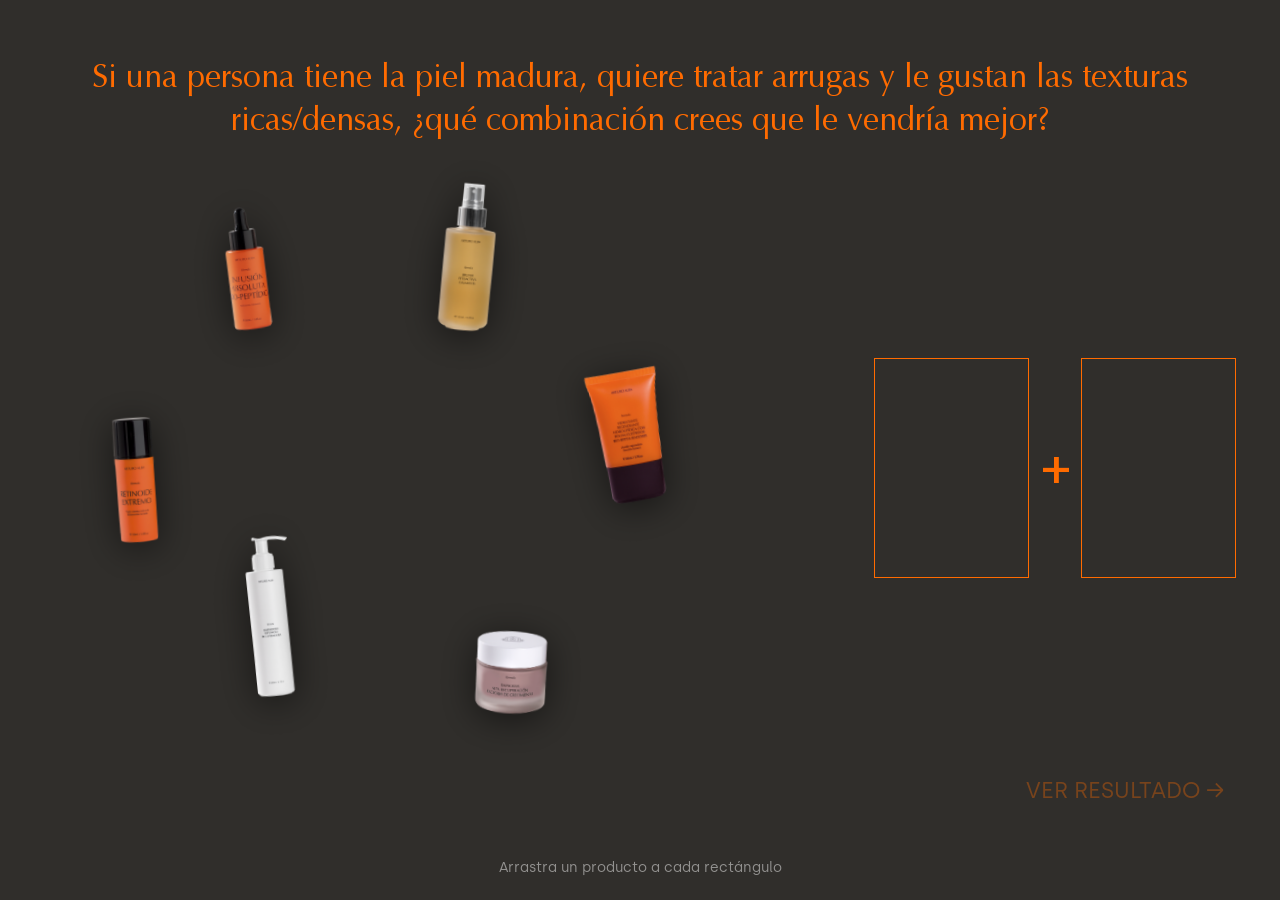
==== test-12.html @ f9f11fd5 "prueba" ====
<!DOCTYPE html>
<html lang="es">
<head>
    <meta charset="UTF-8">
    <meta name="viewport" content="width=device-width, initial-scale=1.0">
    <title>Pregunta 12 — La Fórmula del Saber | Arturo Alba</title>
    <link rel="icon" href="assets/images/favicon.png">
    <link rel="stylesheet" href="css/main.css">
    <style>
        /* ===== TEMPLATE D: Drag & Drop ===== */

        .quiz--template-d .quiz__panel--full {
            display: flex;
            flex-direction: column;
            height: 100vh;
            padding: 0;
            gap: 0;
            overflow: hidden;
        }

        .quiz--template-d .quiz__header {
            width: 100%;
            box-sizing: border-box;
            padding: 3.5rem 4rem 1rem;
            text-align: center;
            flex-shrink: 0;
        }

        .quiz--template-d .quiz__question.quiz__question--center {
            margin: 0 auto;
            max-width: 72rem;
            text-align: center;
        }

        .quiz--template-d .quiz__drag-hint {
            font-family: "Silka", sans-serif;
            color: rgba(255, 255, 255, 0.48);
            font-size: 0.88rem;
            letter-spacing: normal;
            text-transform: none;
            text-align: center;
            width: 100%;
            flex-shrink: 0;
            padding: 0.6rem 0;
            box-sizing: border-box;
        }

        .quiz__drag-interface {
            flex: 1;
            display: flex;
            min-height: 0;
        }

        .quiz__pool {
            position: relative;
            width: 66.67%;
            flex-shrink: 0;
        }

        .quiz__drag-item {
            position: absolute;
            cursor: grab;
            user-select: none;
            transform: rotate(var(--rot, 0deg));
            transition: transform 0.18s ease;
            z-index: 1;
        }

        .quiz__drag-item:hover {
            transform: rotate(var(--rot, 0deg)) scale(1.07);
            z-index: 10;
        }

        .quiz__drag-item:active {
            cursor: grabbing;
        }

        .quiz__drag-item img {
            display: block;
            max-height: 160px;
            width: auto;
            pointer-events: none;
            filter: drop-shadow(0 6px 18px rgba(0, 0, 0, 0.55));
        }

        .quiz__drag-label {
            position: absolute;
            left: calc(100% + 14px);
            top: 50%;
            transform: translateY(-50%);
            font-family: "Optima", "Palatino Linotype", Palatino, serif;
            color: #ffffff;
            text-transform: uppercase;
            font-size: 0.9rem;
            letter-spacing: 0.07em;
            line-height: 1.25;
            white-space: normal;
            width: 160px;
            text-align: left;
            opacity: 0;
            transition: opacity 0.2s ease;
            pointer-events: none;
        }

        .quiz__drag-item:hover .quiz__drag-label {
            opacity: 1;
        }

        .quiz__drop-area {
            width: 33.33%;
            flex-shrink: 0;
            display: flex;
            align-items: center;
            justify-content: center;
            gap: 0.75rem;
            padding: 2rem 2rem 2rem 0.5rem;
        }

        .quiz__drop-zone {
            width: 155px;
            height: 220px;
            border: 1.5px solid #ff6b00;
            padding: 15px;
            display: flex;
            align-items: center;
            justify-content: center;
            position: relative;
            transition: background-color 0.15s ease, border-color 0.15s ease;
            flex-shrink: 0;
        }

        .quiz__drop-zone.is-over {
            background-color: rgba(224, 118, 48, 0.12);
            border-color: #ff6b00;
        }

        .quiz__drop-zone .quiz__zone-img {
            max-width: 100%;
            max-height: 100%;
            object-fit: contain;
            pointer-events: none;
            cursor: grab;
        }

        .quiz__drop-plus {
            font-family: "Optima", "Palatino Linotype", Palatino, serif;
            color: #ff6b00;
            font-size: 3rem;
            font-weight: bolder;
            flex-shrink: 0;
            user-select: none;
        }

        .quiz--template-d .quiz__next {
            align-self: flex-end;
            margin: 0 3.5rem 2rem 0;
        }

        .quiz--template-d .quiz__next.is-active:hover,
        .quiz--template-d .quiz__next.is-active:focus-visible {
            transform: none;
            opacity: 0.8;
        }
    </style>
</head>
<body class="quiz quiz--full quiz--template-d quiz--q12" data-question="12">

<main class="quiz__panel--full">

    <div class="quiz__header">
        <h1 class="quiz__question quiz__question--center">Si una persona tiene la piel madura, quiere tratar arrugas y le gustan las texturas ricas/densas, &#191;qu&#233; combinaci&#243;n crees que le vendr&#237;a mejor?</h1>
    </div>

    <div class="quiz__drag-interface">

        <!-- Pool: 6 productos dispersos en 2/3 de la pantalla -->
        <div class="quiz__pool" id="pool">

            <div class="quiz__drag-item" id="item-infusion" data-product="infusion"
                 draggable="true" style="left:23%;top:5%;--rot:-7deg">
                <img src="assets/images/test-12-infusion-D.png" alt="Infusi&#243;n Absoluta Exo-Pept&#237;dica" draggable="false">
                <span class="quiz__drag-label">Infusi&#243;n <br> Absoluta <br> Exo-Pept&#237;dica</span>
            </div>

            <div class="quiz__drag-item" id="item-bruma" data-product="bruma"
                 draggable="true" style="left:49%;top:3%;--rot:5deg">
                <img src="assets/images/test-12-bruma-D.png" alt="Bruma Fitoactiva Calmante" draggable="false">
                <span class="quiz__drag-label">Bruma <br> Fitoactiva <br> Calmante</span>
            </div>

            <div class="quiz__drag-item" id="item-retinoide" data-product="retinoide"
                 draggable="true" style="left:10%;top:39%;--rot:-4deg">
                <img src="assets/images/test-12-retinoide-D.png" alt="Retinoide Extremo" draggable="false">
                <span class="quiz__drag-label">Retinoide Extremo</span>
            </div>

            <div class="quiz__drag-item" id="item-hidrolipidica" data-product="hidrolipidica"
                 draggable="true" style="left:68%;top:32%;--rot:-10deg">
                <img src="assets/images/test-12-hidrolipidica-D.png" alt="Hidratante Regenerante Hidrolip&#237;dica" draggable="false">
                <span class="quiz__drag-label">Hidratante Regenerante Hidrolip&#237;dica</span>
            </div>

            <div class="quiz__drag-item" id="item-limpiadora-espumosa" data-product="limpiadora-espumosa"
                 draggable="true" style="left:26%;top:61%;--rot:-6deg">
                <img src="assets/images/test-12-limpiadora-espumosa-D.png" alt="Limpiadora Espumosa Recuperadora" draggable="false">
                <span class="quiz__drag-label">Limpiadora Espumosa Recuperadora</span>
            </div>

            <div class="quiz__drag-item" id="item-rapsodia" data-product="rapsodia"
                 draggable="true" style="left:54%;top:70%;--rot:3deg">
                <img src="assets/images/test-12-rapsodia-D.png" alt="Rapsodia Alta Recuperaci&#243;n" draggable="false">
                <span class="quiz__drag-label">Rapsodia Alta <br> Recuperaci&#243;n</span>
            </div>

        </div>

        <!-- Zona de drop -->
        <div class="quiz__drop-area">
            <div class="quiz__drop-zone" id="zone-0" data-zone="0"></div>
            <div class="quiz__drop-plus" aria-hidden="true">+</div>
            <div class="quiz__drop-zone" id="zone-1" data-zone="1"></div>
        </div>

    </div>

    <a href="z-final.html" class="quiz__next" aria-disabled="true">VER RESULTADO &#8594;</a>

    <p class="quiz__drag-hint">Arrastra un producto a cada rect&#225;ngulo</p>

</main>

<script>
(function () {
    "use strict";

    var body    = document.body;
    var page    = body.dataset.question;
    var nextBtn = document.querySelector(".quiz__next");
    var pool    = document.getElementById("pool");
    var zoneEls = [
        document.getElementById("zone-0"),
        document.getElementById("zone-1")
    ];

    var zoneContent = [null, null];
    var dragState = null;

    function getPoolItem(product) {
        return document.getElementById("item-" + product);
    }

    function hidePoolItem(product) {
        var el = getPoolItem(product);
        if (el) el.style.visibility = "hidden";
    }

    function showPoolItem(product) {
        var el = getPoolItem(product);
        if (el) el.style.visibility = "visible";
    }

    function clearZone(zoneIndex) {
        var existing = zoneEls[zoneIndex].querySelector(".quiz__zone-img");
        if (existing) zoneEls[zoneIndex].removeChild(existing);
    }

    function renderZone(zoneIndex, product) {
        clearZone(zoneIndex);

        var sourceImg = getPoolItem(product).querySelector("img");
        var img = document.createElement("img");
        img.src       = sourceImg.src;
        img.alt       = sourceImg.alt;
        img.className = "quiz__zone-img";
        img.draggable = true;

        img.addEventListener("dragstart", function (e) {
            dragState = { product: product, fromZone: zoneIndex };
            e.dataTransfer.effectAllowed = "move";
            e.dataTransfer.setData("text/plain", product);
        });
        img.addEventListener("dragend", function () {
            dragState = null;
        });

        zoneEls[zoneIndex].appendChild(img);
    }

    function updateAnswer() {
        if (zoneContent[0] !== null && zoneContent[1] !== null) {
            var sorted = [zoneContent[0], zoneContent[1]].sort();
            try { sessionStorage.setItem("respuesta-" + page, sorted.join("+")); } catch (e) {}
            nextBtn.classList.add("is-active");
            nextBtn.removeAttribute("aria-disabled");
        } else {
            try { sessionStorage.removeItem("respuesta-" + page); } catch (e) {}
            nextBtn.classList.remove("is-active");
            nextBtn.setAttribute("aria-disabled", "true");
        }
    }

    pool.querySelectorAll(".quiz__drag-item").forEach(function (item) {
        var product = item.dataset.product;

        item.addEventListener("dragstart", function (e) {
            dragState = { product: product, fromZone: null };
            e.dataTransfer.effectAllowed = "move";
            e.dataTransfer.setData("text/plain", product);
            setTimeout(function () { item.style.visibility = "hidden"; }, 0);
        });

        item.addEventListener("dragend", function () {
            if (zoneContent.indexOf(product) === -1) {
                item.style.visibility = "visible";
            }
            dragState = null;
        });
    });

    zoneEls.forEach(function (zone, zoneIndex) {

        zone.addEventListener("dragover", function (e) {
            e.preventDefault();
            e.dataTransfer.dropEffect = "move";
            zone.classList.add("is-over");
        });

        zone.addEventListener("dragleave", function (e) {
            if (!zone.contains(e.relatedTarget)) {
                zone.classList.remove("is-over");
            }
        });

        zone.addEventListener("drop", function (e) {
            e.preventDefault();
            zone.classList.remove("is-over");
            if (!dragState) return;

            var incoming = dragState.product;
            var fromZone = dragState.fromZone;
            var existing = zoneContent[zoneIndex];

            if (fromZone === zoneIndex) {
                dragState = null;
                return;
            }

            if (fromZone === null) {
                hidePoolItem(incoming);
                if (existing !== null) {
                    showPoolItem(existing);
                    clearZone(zoneIndex);
                }
            } else {
                if (existing !== null) {
                    zoneContent[fromZone] = existing;
                    renderZone(fromZone, existing);
                } else {
                    zoneContent[fromZone] = null;
                    clearZone(fromZone);
                }
            }

            zoneContent[zoneIndex] = incoming;
            renderZone(zoneIndex, incoming);
            dragState = null;
            updateAnswer();
        });
    });

    pool.addEventListener("dragover", function (e) {
        if (dragState && dragState.fromZone !== null) {
            e.preventDefault();
            e.dataTransfer.dropEffect = "move";
        }
    });

    pool.addEventListener("drop", function (e) {
        e.preventDefault();
        if (!dragState || dragState.fromZone === null) return;

        var product  = dragState.product;
        var fromZone = dragState.fromZone;

        zoneContent[fromZone] = null;
        clearZone(fromZone);
        showPoolItem(product);

        dragState = null;
        updateAnswer();
    });

    nextBtn.addEventListener("click", function (e) {
        if (!nextBtn.classList.contains("is-active")) e.preventDefault();
    });

})();
</script>

</body>
</html>
---- css/main.css ----
/* =============================================
   RESET BÁSICO
   (colocar SIEMPRE al principio de main.css)
============================================= */
*,
*::before,
*::after {
    box-sizing: border-box;
}

/* =============================================
   FUENTES DE MARCA
   (si ya las tienes declaradas en main.css, borra este bloque)
============================================= */
@font-face {
    font-family: "Optima";
    src: url("../assets/fonts/Optima-Regular.woff2") format("woff2");
    font-weight: 400;
    font-display: swap;
}

@font-face {
    font-family: "Silka";
    src: url("../assets/fonts/Silka-Regular.woff2") format("woff2");
    font-weight: 400;
    font-display: swap;
}

/* =============================================
   UTILIDAD ACCESIBILIDAD
============================================= */
.sr-only {
    position: absolute;
    width: 1px;
    height: 1px;
    padding: 0;
    margin: -1px;
    overflow: hidden;
    clip: rect(0, 0, 0, 0);
    white-space: nowrap;
    border: 0;
}

/* =============================================
   LANDING — LA FÓRMULA DEL SABER
============================================= */
body.landing {
    height: 100%;
    margin: 0;
    overflow: hidden;
    background: #302e2b;
}

body.landing {
    position: relative;
    min-height: 100vh;
    display: flex;
    align-items: center;
    justify-content: center;
    font-family: "Silka", sans-serif;
}

.landing__bg {
    position: fixed;
    inset: 0;
    background-image: url("../assets/images/fondo-landing.png");
    background-size: cover;
    background-position: center;
    z-index: 0;
}

.landing__bg::after {
    content: "";
    position: absolute;
    inset: 0;
    background: linear-gradient(180deg, rgba(48,46,43,.35) 0%, rgba(48,46,43,.15) 30%, rgba(48,46,43,.15) 70%, rgba(48,46,43,.35) 100%);
}

/* Texto de márgenes: se recorta parcialmente contra el borde de la ventana */
.landing__text {
    position: absolute;
    left: 50%;
    transform: translateX(-50%);
    width: 100%;
    text-align: center;
    font-family: "Optima", serif;
    font-weight: 400;
    font-size: clamp(3.5rem, min(13vw, 16vh), 10rem);
    letter-spacing: 0.04em;
    color: #ffffff;
    line-height: 1;
    z-index: 1;
    white-space: nowrap;
    pointer-events: none;
}

.landing__text--top {
    top: -3vw;
    opacity: 0;
    animation: dropIn 1.1s cubic-bezier(.22, 1, .36, 1) 0.1s forwards;
}

.landing__text--bottom {
    bottom: -3vw;
    opacity: 0;
    animation: riseIn 1.1s cubic-bezier(.22, 1, .36, 1) 0.1s forwards;
}

@keyframes dropIn {
    from { opacity: 0; transform: translateX(-50%) translateY(-60%); }
    to   { opacity: 1; transform: translateX(-50%) translateY(0); }
}

@keyframes riseIn {
    from { opacity: 0; transform: translateX(-50%) translateY(60%); }
    to   { opacity: 1; transform: translateX(-50%) translateY(0); }
}

/* Bloque central: logo + marca + CTA — estático, sin animación */
.landing__center {
    position: relative;
    z-index: 2;
    display: flex;
    flex-direction: column;
    align-items: center;
    gap: 1.5rem;
    padding: 0 2rem;
    text-align: center;
}

.landing__logo {
    width: clamp(74px, 8vw, 96px);
    height: auto;
}

.landing__brand {
    margin: 0.3rem;
    font-family: "Optima", serif;
    font-size: clamp(1.8rem, 3.2vw, 2.4rem);
    color: #ffffff;
}

.landing__cta {
    margin-top: 2.5rem;
    display: inline-flex;
    align-items: center;
    gap: 0.6rem;
    font-family: "Silka", sans-serif;
    font-size: 1.3rem;
    color: #ffffff;
    text-decoration: none;
    transition: transform 0.25s ease, color 0.25s ease;
}

.landing__cta-arrow {
    font-family: "Silka", sans-serif;
    font-size: 1rem;
    line-height: 1;
    transition: transform 0.25s ease;
}

.landing__cta:hover,
.landing__cta:focus-visible {
    transform: scale(1.08);
}

.landing__cta:focus-visible {
    outline: 2px solid #ec6b00;
    outline-offset: 6px;
}

/* Respeta preferencia de movimiento reducido */
@media (prefers-reduced-motion: reduce) {
    .landing__text--top,
    .landing__text--bottom,
    .landing__cta {
        animation: none;
        opacity: 1;
        transform: translateX(-50%);
    }
    .landing__cta {
        transform: none;
    }
    .landing__cta:hover,
    .landing__cta:focus-visible {
        transform: none;
    }
}

/* Móvil: marca más grande, botón más pequeño, y usamos altura de
   viewport dinámica (dvh) para que "DEL SABER" no quede fuera del
   área realmente visible en navegadores móviles */
@media (max-width: 600px) {
    body.landing {
        display: grid;
        grid-template-rows: minmax(0, 1fr) auto minmax(0, 1fr);
        height: auto;
        min-height: 100vh;
        min-height: 100svh;
        overflow-y: auto;
    }

    .landing__text {
        font-size: clamp(2.2rem, 14vw, 3.6rem);
    }

    .landing__text--top {
        top: -3vw;
    }

    .landing__center {
        grid-row: 2;
    }

    .landing__text--bottom {
        grid-row: 3;
        align-self: end;
        position: static;
        animation: none;
        opacity: 1;
        transform: none;
        padding-bottom: 1.5rem;
    }

    .landing__brand {
        font-size: 2.1rem;
    }

    .landing__center {
        gap: 0.75rem;
    }

    .landing__logo {
        width: 65px;
    }

    .landing__cta {
        margin-top: 1.25rem;
        font-size: 1rem;
    }
}

/* =============================================
   QUIZ — LAYOUT COMPARTIDO (test-1.html … test-5.html)
============================================= */

body.quiz {
    height: 100vh;
    margin: 0;
    display: grid;
    grid-template-columns: 1fr 1fr;
    grid-template-rows: 100vh;
    font-family: "Silka", sans-serif;
    color: #302e2b;
    background: #ffffff;
    overflow: hidden;
}

/* Paleta por pregunta — cada test-N.html solo cambia esta variable
   añadiendo su propio modificador de body (quiz--q1, quiz--q2...) */
body.quiz--q1 {
    --accent: #ff6b00;
    --accent-text: #302e2b;
}

body.quiz--q2 {
    --accent: #ff6b00;
    --accent-text: #302e2b;
}

body.quiz--q3 {
    --accent: #ff6b00;
    --accent-text: #302e2b;
}

body.quiz--q4 {
    --accent: #ff6b00;
    --accent-text: #302e2b;
}

body.quiz--q5 {
    --accent: #ff6b00;
    --accent-text: #302e2b;
}

/* =============================================
   VARIANTE — Pregunta a pantalla completa con
   respuestas en imagen (test-3.html)
============================================= */
body.quiz--full {
    grid-template-columns: 1fr;
    background: #302e2b;
    color: #ffffff;
}

body.quiz--full .quiz__restart {
    color: #ffffff;
}

.quiz__panel--full {
    display: grid;
    grid-template-rows: minmax(0, 1fr) auto;
    gap: 2rem;
    padding: 6.5rem 4rem 3.5rem;
    height: 100vh;
    min-height: 0;
}

.quiz__full-inner {
    display: flex;
    flex-direction: column;
    align-items: center;
    justify-content: center;
    gap: 3rem;
    width: 100%;
    max-width: 68rem;
    margin: 0 auto;
    min-height: 0;
    overflow-y: auto;
    text-align: center;
}

.quiz__question--center {
    max-width: 62rem;
    margin: 0 auto;
    color: #ffffff;
    text-align: center;
}

.quiz__image-options {
    list-style: none;
    margin: 0;
    padding: 0;
    display: grid;
    grid-template-columns: repeat(4, 1fr);
    gap: 2.5rem;
    width: 100%;
}

.quiz__image-option {
    display: flex;
    flex-direction: column;
    align-items: center;
    gap: 1rem;
    background: none;
    border: none;
    padding: 0;
    cursor: pointer;
}

.quiz__image-option img {
    width: 100%;
    aspect-ratio: 1 / 1;
    object-fit: cover;
    border: 2px solid transparent;
    transition: border-color 0.2s ease, transform 0.2s ease;
}

.quiz__image-option:hover img {
    border-color: var(--accent, #ff6b00);
}

.quiz__image-option.is-selected img {
    border-color: var(--accent, #ff6b00);
    transform: scale(1.03);
}

.quiz__image-option-label {
    font-family: "Optima", serif;
    font-size: 1.2rem;
    line-height: 1.3;
    letter-spacing: 0.03em;
    text-transform: uppercase;
    color: #ffffff;
    transition: color 0.2s ease, font-weight 0.2s ease;
}

.quiz__image-option.is-selected .quiz__image-option-label {
    color: var(--accent, #ff6b00);
    font-weight: 700;
}

/* =============================================
   Volver a empezar
============================================= */
.quiz__restart {
    position: fixed;
    top: 2rem;
    left: 2rem;
    z-index: 10;
    display: inline-flex;
    align-items: center;
    gap: 0.5rem;
    font-size: 1.1rem;
    color: #302e2b;
    text-decoration: none;
    transition: opacity 0.2s ease;
}

.quiz__restart:hover {
    opacity: 0.6;
}

.quiz__restart-arrow {
    font-size: 1.2rem;
}

/* =============================================
   Panel izquierdo — pregunta y opciones
============================================= */
.quiz__panel--question {
    display: grid;
    grid-template-rows: minmax(0, 1fr) auto;
    gap: 2rem;
    padding: 9.5rem 4rem 3.5rem;
    height: 100vh;
    min-height: 0;
}

.quiz__content {
    max-width: 45rem;
    min-height: 0;
    overflow-y: auto;
}

.quiz__question {
    margin: 0 0 2.5rem;
    font-family: "Optima", serif;
    font-weight: 500;
    font-size: 2rem;
    line-height: 1.35;
    color: var(--accent, #ff6b00);
}

.quiz__options {
    list-style: none;
    margin: 0;
    padding: 0;
    display: flex;
    flex-direction: column;
    gap: 1.5rem;
}

.quiz__option {
    display: flex;
    align-items: flex-start;
    gap: 0.9rem;
    width: 100%;
    background: none;
    border: none;
    padding: 0;
    font-family: "Silka", sans-serif;
    font-size: 1.3rem;
    line-height: 1.4;
    color: #302e2b;
    text-align: left;
    cursor: pointer;
}

.quiz__option-icon {
    flex-shrink: 0;
    display: inline-flex;
    align-items: center;
    justify-content: center;
    width: 1.6rem;
    height: 1.6rem;
    margin-top: 0.25rem;
    border-radius: 50%;
    border: 1px solid #302e2b;
    font-size: 1rem;
    transition: background-color 0.2s ease, border-color 0.2s ease, color 0.2s ease, transform 0.2s ease;
}

.quiz__option-text {
    padding-top: 0.15rem;
    transition: color 0.2s ease, font-weight 0.2s ease;
}

.quiz__option:hover .quiz__option-icon {
    border-color: var(--accent, #ff6b00);
    color: var(--accent, #ff6b00);
}

.quiz__option.is-selected .quiz__option-icon {
    background: var(--accent, #ff6b00);
    border-color: var(--accent, #ff6b00);
    color: #ffffff;
    transform: scale(1.05);
}

.quiz__option.is-selected .quiz__option-text {
    color: var(--accent, #ff6b00);
    font-weight: 700;
}

/* =============================================
   Botón Siguiente — bloqueado hasta seleccionar respuesta
============================================= */
.quiz__next {
    justify-self: flex-end;
    display: inline-flex;
    align-items: center;
    gap: 0.6rem;
    font-family: "Silka", sans-serif;
    font-size: 1.4rem;
    letter-spacing: normal;
    color: var(--accent, #ff6b00);
    text-decoration: none;
    opacity: 0.35;
    pointer-events: none;
    transition: opacity 0.3s ease, transform 0.25s ease;
}

.quiz__next.is-active {
    opacity: 1;
    pointer-events: auto;
}

.quiz__next.is-active:hover,
.quiz__next.is-active:focus-visible {
    transform: scale(1.06);
}

.quiz__next:focus-visible {
    outline: 2px solid var(--accent, #ff6b00);
    outline-offset: 6px;
}

.quiz__next-arrow {
    font-size: 1rem;
}

/* =============================================
   Panel derecho — imagen y texto de producto
============================================= */
.quiz__panel--visual {
    position: relative;
    height: 100vh;
    min-height: 0;
    overflow: hidden;
    background: var(--accent, #ff6b00);
}

.quiz__visual-image {
    display: block;
    width: 100%;
    height: 100%;
    object-fit: cover;
}

/* La animación de entrada del panel visual se ha retirado:
   ahora la imagen ya trae el texto integrado y ocupa el panel completo. */

/* =============================================
   Responsive: apilar paneles en móvil
============================================= */
@media (max-width: 900px) {
    body.quiz {
        height: auto;
        overflow: visible;
        grid-template-columns: 1fr;
        grid-template-rows: none;
    }

    .quiz__panel--visual {
        height: 45vh;
        order: -1;
    }

    .quiz__panel--question {
        height: auto;
        padding: 2rem 1.75rem 2.5rem;
    }

    .quiz__content {
        overflow-y: visible;
    }

    .quiz__question {
        font-size: 1.4rem;
    }

    .quiz__restart {
        top: 1.25rem;
        left: 1.25rem;
    }

    .quiz__panel--full {
        height: auto;
        padding: 5.5rem 1.75rem 2.5rem;
    }

    .quiz__full-inner {
        overflow-y: visible;
        gap: 2rem;
    }

    .quiz__image-options {
        grid-template-columns: repeat(2, 1fr);
        gap: 1.5rem;
    }

    .quiz__image-option-label {
        font-size: 0.85rem;
    }
}

/* =============================================
   RESULTADOS — z-final.html
============================================= */

html:has(body.results) {
    scroll-behavior: smooth;
}

body.results {
    margin: 0;
    background: #ffffff;
    color: #302e2b;
    font-family: "Silka", sans-serif;
}

/* ---------- Hero: cabecera con resumen ---------- */
.results__hero {
    position: relative;
    height: 100vh;
    display: flex;
    flex-direction: column;
    align-items: center;
    justify-content: center;
    overflow: hidden;
    padding: 4rem 4rem 5rem;
}

.results__hero-bg {
    position: absolute;
    inset: 0;
    background-image: url("../assets/images/fondo-final.png");
    background-size: cover;
    background-position: center;
    z-index: 0;
}

.results__hero-bg::after {
    content: "";
    position: absolute;
    inset: 0;
    background: rgba(48, 46, 43, 0.55);
}

.results__margin-text {
    position: absolute;
    left: 50%;
    transform: translateX(-50%);
    width: 100%;
    text-align: center;
    font-family: "Optima", serif;
    font-weight: 400;
    font-size: clamp(3.5rem, min(13vw, 16vh), 10rem);
    letter-spacing: 0.04em;
    color: #ffffff;
    line-height: 1;
    z-index: 1;
    white-space: nowrap;
    pointer-events: none;
}

.results__margin-text--top {
    top: -6vw;
}

.results__margin-text--bottom {
    bottom: -6vw;
}

.results__side-label {
    position: absolute;
    top: 50%;
    writing-mode: vertical-rl;
    white-space: nowrap;
    font-family: "Optima", serif;
    font-size: 2.3rem;
    letter-spacing: 0.1em;
    color: #ffffff;
    z-index: 1;
    margin: 0;
}

.results__side-label--left {
    left: 5rem;
    transform: translateY(-50%) rotate(180deg);
}

.results__side-label--right {
    right: 5rem;
    transform: translateY(-50%);
}

/* ---------- Resumen de 3 columnas ---------- */
.results__summary {
    position: absolute;
    top: 50%;
    left: 50%;
    transform: translate(-50%, -50%);
    z-index: 2;
    display: grid;
    grid-template-columns: 1fr auto 1fr;
    align-items: center;
    gap: 4rem;
    max-width: 90rem;
    width: 100%;
    padding: 2.5rem 2rem;
}

.results__title {
    margin: 0 auto;
    max-width: 20rem;
    font-family: "Optima", serif;
    font-size: 2.2rem;
    letter-spacing: normal;
    line-height: 1.3;
    color: #ffffff;
    text-align: center;
}

.results__score {
    position: relative;
    display: flex;
    flex-direction: column;
    align-items: center;
    gap: 0.25rem;
    text-align: center;
}

.results__score-lead,
.results__score-sub {
    margin: 0;
    font-family: "Optima", serif;
    font-size: 2.1rem;
    letter-spacing: normal;
    color: #ffffff;
}

.results__score-number {
    margin: 0.2rem 0;
    font-family: "Optima", serif;
    font-size: clamp(6rem, 12vw, 9rem);
    letter-spacing: normal;
    line-height: 1;
    color: #ffffff;
}

.results__see-answers {
    position: absolute;
    top: 100%;
    left: 50%;
    transform: translateX(-50%);
    margin-top: 3rem;
    display: inline-flex;
    align-items: center;
    justify-content: center;
    gap: 0.4rem;
    font-family: "Silka", sans-serif;
    font-size: 1.1rem;
    color: #ffffff;
    text-decoration: none;
    white-space: nowrap;
    transition: opacity 0.2s ease, transform 0.2s ease;
}

.results__see-answers:hover,
.results__see-answers:focus-visible {
    opacity: 0.7;
    transform: translateX(-50%) translateY(2px);
}

.results__message {
    margin: 0 auto;
    max-width: 20rem;
    font-family: "Optima", serif;
    font-size: 1.5rem;
    letter-spacing: normal;
    line-height: 1.5;
    color: #ffffff;
    text-align: center;
}

/* ---------- Detalle de preguntas ---------- */
.results__detail {
    display: grid;
    grid-template-columns: 1fr 1fr;
    gap: 3rem 4rem;
    max-width: 90rem;
    margin: 0 auto;
    padding: 5rem 2rem;
}

.results__question-block {
    display: flex;
    flex-direction: column;
    gap: 1.5rem;
}

.results__question {
    margin: 0;
    font-family: "Optima", serif;
    font-weight: 500;
    font-size: 1.6rem;
    line-height: 1.35;
    color: var(--accent, #ff6b00);
}

.results__options {
    list-style: none;
    margin: 0;
    padding: 0;
    display: flex;
    flex-direction: column;
    gap: 1rem;
}

.results__option {
    display: flex;
    align-items: flex-start;
    gap: 0.8rem;
    width: 100%;
    background: none;
    border: none;
    padding: 0;
    font-family: "Silka", sans-serif;
    font-size: 1.2rem;
    line-height: 1.4;
    color: #302e2b;
    text-align: left;
    cursor: default;
}

.results__option-icon {
    flex-shrink: 0;
    display: inline-flex;
    align-items: center;
    justify-content: center;
    width: 1.6rem;
    height: 1.6rem;
    margin-top: 0.2rem;
    border-radius: 50%;
    border: 1px solid #302e2b;
    font-size: 1rem;
    color: #302e2b;
    transition: background-color 0.2s ease, border-color 0.2s ease, color 0.2s ease;
}

.results__option-text {
    padding-top: 0.1rem;
    transition: color 0.2s ease, font-weight 0.2s ease;
}

/* Respuesta correcta: siempre en verde, la haya marcado el usuario o no */
.results__option.is-correct .results__option-icon {
    background: #2e7d4f;
    border-color: #2e7d4f;
    color: #ffffff;
}

.results__option.is-correct .results__option-text {
    color: #2e7d4f;
    font-weight: 700;
}

/* Respuesta marcada por el usuario, pero incorrecta */
.results__option.is-wrong .results__option-icon {
    background: #c73f3f;
    border-color: #c73f3f;
    color: #ffffff;
}

.results__option.is-wrong .results__option-text {
    color: #c73f3f;
    font-weight: 700;
    text-decoration: line-through;
}

/* ---------- Hacer de nuevo ---------- */
.results__again-wrap {
    display: flex;
    justify-content: center;
    padding: 0 2rem 5rem;
}

.results__again {
    display: inline-flex;
    align-items: center;
    gap: 0.6rem;
    font-family: "Silka", sans-serif;
    font-size: 1.4rem;
    color: #ff6b00;
    text-decoration: none;
    transition: transform 0.25s ease;
}

.results__again:hover,
.results__again:focus-visible {
    transform: scale(1.06);
}

.results__again:focus-visible {
    outline: 2px solid #ff6b00;
    outline-offset: 6px;
}

/* ---------- Responsive ---------- */
@media (max-width: 900px) {
    .results__hero {
        padding: 3rem 1.75rem 4rem;
    }

    .results__summary {
        position: relative;
        top: auto;
        left: auto;
        transform: none;
        grid-template-columns: 1fr;
        text-align: center;
        gap: 0.75rem;
    }

    /* "Desenvuelve" el bloque de puntuación para poder reordenar
       sus elementos junto con el título y el mensaje */
    .results__score {
        display: contents;
    }

    .results__title {
        order: 1;
        max-width: none;
        font-size: 1.4rem;
    }

    .results__score-lead {
        order: 2;
        font-size: 1.1rem;
        margin-top: 0.5rem;
    }

    .results__score-number {
        order: 3;
        font-size: clamp(3rem, 16vw, 4rem);
        margin: 0;
    }

    .results__score-sub {
        order: 4;
        font-size: 1.1rem;
    }

    .results__message {
        order: 5;
        max-width: none;
        font-size: 1.1rem;
        margin-top: 0.5rem;
    }

    .results__see-answers {
        position: static;
        top: auto;
        left: auto;
        transform: none;
        order: 6;
        justify-self: center;
        margin-top: 1.5rem;
    }

    .results__see-answers:hover,
    .results__see-answers:focus-visible {
        transform: translateY(2px);
    }

    .results__title,
    .results__message {
        text-align: center;
    }

    .results__side-label {
        display: none;
    }

    .results__detail {
        grid-template-columns: 1fr;
        padding: 3rem 1.75rem;
        gap: 3rem;
    }
}
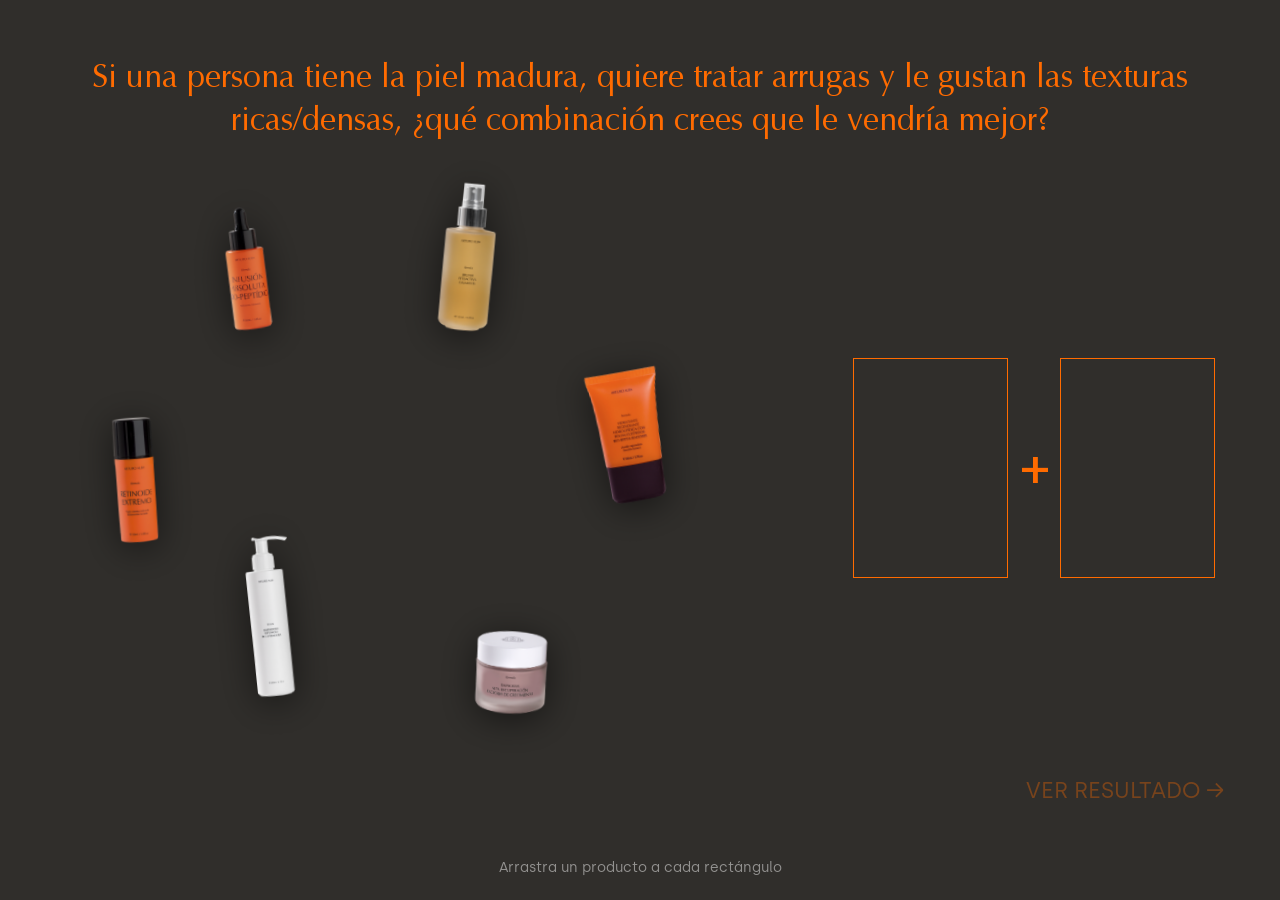
==== commit 3ae80b5c: "prueba" ====
--- a/test-12.html
+++ b/test-12.html
@@ -111,9 +111,9 @@
             flex-shrink: 0;
             display: flex;
             align-items: center;
-            justify-content: center;
+            justify-content: flex-start;
             gap: 0.75rem;
-            padding: 2rem 2rem 2rem 0.5rem;
+            padding: 2rem 2rem 2rem 0;
         }
 
         .quiz__drop-zone {
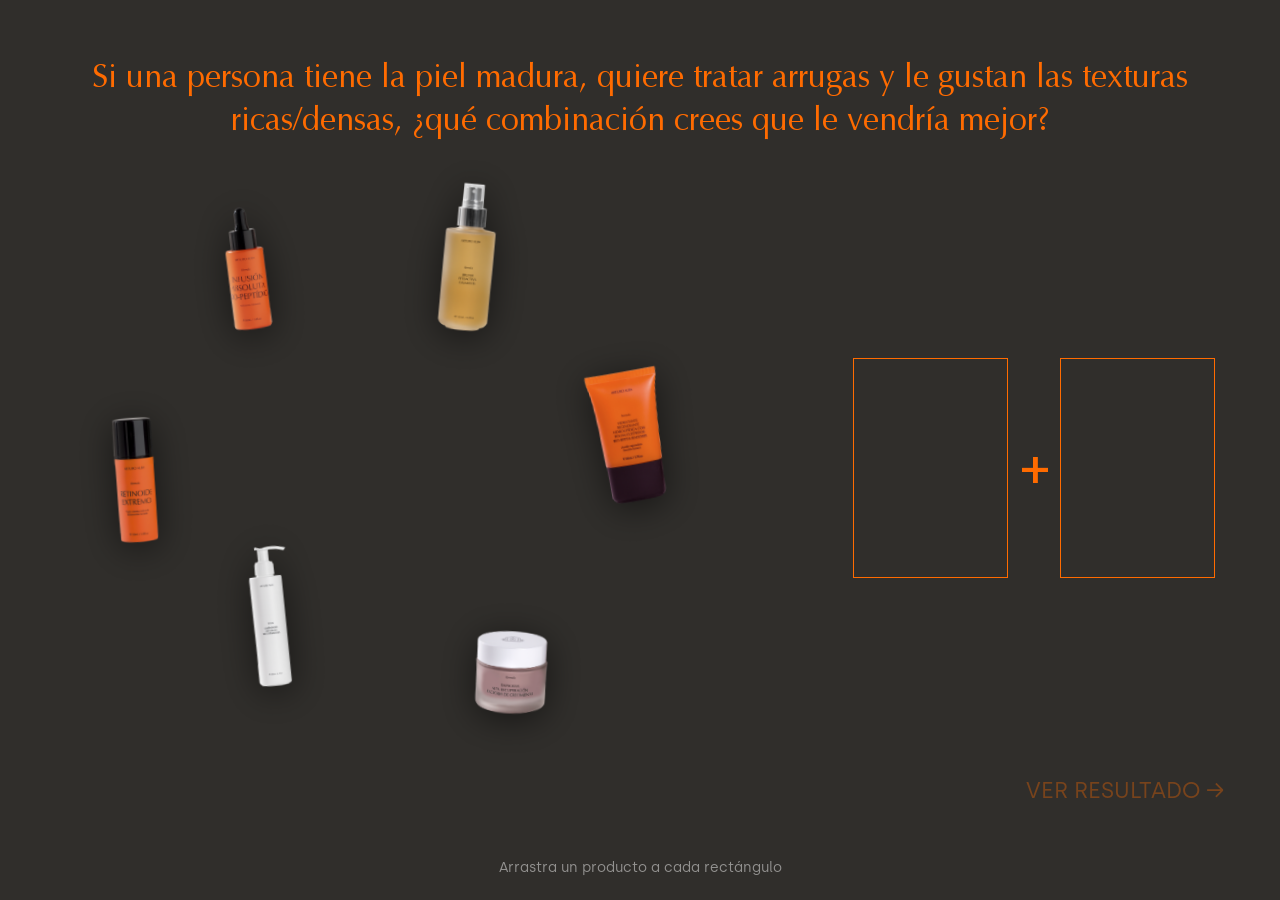
==== commit 5bec83ea: "Enhance mobile touch support with drag-and-drop ghosting and repositioning hints" ====
--- a/test-12.html
+++ b/test-12.html
@@ -161,6 +161,78 @@
             transform: none;
             opacity: 0.8;
         }
+
+        /* Nombre del producto en zona (visible solo en móvil) */
+        .quiz__zone-name {
+            display: none;
+        }
+
+        /* ===== MÓVIL ===== */
+        @media (max-width: 768px) {
+            .quiz--template-d .quiz__header {
+                padding: 2rem 1.5rem 0.75rem;
+            }
+            .quiz__drag-interface {
+                flex-direction: column-reverse;
+            }
+            .quiz__pool {
+                width: 100%;
+                flex: 1;
+                min-height: 0;
+            }
+            .quiz__drop-area {
+                width: 100%;
+                flex-direction: column;
+                align-items: center;
+                padding: 0.5rem 1rem;
+                gap: 0.3rem;
+                flex-shrink: 0;
+                justify-content: center;
+            }
+            .quiz__drop-zone {
+                width: 100%;
+                max-width: 340px;
+                height: 46px;
+                padding: 6px 10px;
+            }
+            .quiz__drop-plus {
+                font-size: 1.4rem;
+            }
+            .quiz__drag-label {
+                top: calc(100% + 4px);
+                left: 50%;
+                transform: translateX(-50%);
+                font-size: 0.55rem;
+                width: 60px;
+                opacity: 1;
+                text-align: center;
+            }
+            .quiz__drag-item:hover .quiz__drag-label {
+                opacity: 1;
+            }
+            .quiz__zone-name {
+                display: flex;
+                align-items: center;
+                justify-content: center;
+                font-family: "Optima", "Palatino Linotype", Palatino, serif;
+                color: #ff6b00;
+                text-transform: uppercase;
+                font-size: 0.72rem;
+                letter-spacing: 0.06em;
+                text-align: center;
+                width: 100%;
+                padding: 0 0.5rem;
+                box-sizing: border-box;
+                line-height: 1.2;
+            }
+            .quiz__zone-img {
+                display: none;
+            }
+            .quiz__drag-interface .quiz__drag-hint {
+                flex-shrink: 0;
+                padding: 0.4rem 1rem;
+            }
+        }
     </style>
 </head>
 <body class="quiz quiz--full quiz--template-d quiz--q12" data-question="12">
@@ -262,6 +334,8 @@
     function clearZone(zoneIndex) {
         var existing = zoneEls[zoneIndex].querySelector(".quiz__zone-img");
         if (existing) zoneEls[zoneIndex].removeChild(existing);
+        var nameEl = zoneEls[zoneIndex].querySelector(".quiz__zone-name");
+        if (nameEl) zoneEls[zoneIndex].removeChild(nameEl);
     }
 
     function renderZone(zoneIndex, product) {
@@ -284,6 +358,15 @@
         });
 
         zoneEls[zoneIndex].appendChild(img);
+
+        /* Nombre del producto (visible en móvil en lugar de imagen) */
+        var labelEl = getPoolItem(product).querySelector(".quiz__drag-label");
+        var nameSpan = document.createElement("span");
+        nameSpan.className = "quiz__zone-name";
+        nameSpan.textContent = labelEl
+            ? labelEl.textContent.replace(/\s+/g, " ").trim()
+            : product;
+        zoneEls[zoneIndex].appendChild(nameSpan);
     }
 
     function updateAnswer() {
@@ -292,6 +375,11 @@
             try { sessionStorage.setItem("respuesta-" + page, sorted.join("+")); } catch (e) {}
             nextBtn.classList.add("is-active");
             nextBtn.removeAttribute("aria-disabled");
+            if (window.innerWidth <= 768) {
+                setTimeout(function () {
+                    nextBtn.scrollIntoView({ behavior: "smooth", block: "nearest" });
+                }, 200);
+            }
         } else {
             try { sessionStorage.removeItem("respuesta-" + page); } catch (e) {}
             nextBtn.classList.remove("is-active");
@@ -390,10 +478,174 @@
         updateAnswer();
     });
 
+    /* -------- Botón Siguiente: guard -------- */
+
     nextBtn.addEventListener("click", function (e) {
         if (!nextBtn.classList.contains("is-active")) e.preventDefault();
     });
 
+    /* -------- Hint en móvil: justo debajo de los rectángulos -------- */
+    (function () {
+        var hintEl     = document.querySelector(".quiz__drag-hint");
+        var dropAreaEl = document.querySelector(".quiz__drop-area");
+        var dragIfEl   = document.querySelector(".quiz__drag-interface");
+        if (!hintEl || !dropAreaEl || !dragIfEl) return;
+        var origParent = hintEl.parentElement;
+        var origNext   = hintEl.nextSibling;
+        function reposition() {
+            if (window.innerWidth <= 768) {
+                dragIfEl.insertBefore(hintEl, dropAreaEl);
+            } else {
+                origParent.insertBefore(hintEl, origNext);
+            }
+        }
+        reposition();
+        window.addEventListener("resize", reposition);
+    }());
+
+    /* -------- Soporte táctil con ghost (móvil) -------- */
+    (function () {
+        var touchItem  = null;
+        var ghost      = null;
+        var hoverZone  = null;
+
+        function createGhost(srcImg, x, y) {
+            var g = document.createElement("img");
+            g.src = srcImg.src;
+            g.style.cssText = "position:fixed;pointer-events:none;z-index:9999;width:auto;max-height:100px;opacity:0.85;transform:translate(-50%,-50%);top:" + y + "px;left:" + x + "px;";
+            document.body.appendChild(g);
+            return g;
+        }
+
+        function moveGhost(x, y) {
+            if (!ghost) return;
+            ghost.style.left = x + "px";
+            ghost.style.top  = y + "px";
+        }
+
+        function removeGhost() {
+            if (!ghost) return;
+            document.body.removeChild(ghost);
+            ghost = null;
+        }
+
+        function zoneFromPoint(x, y) {
+            if (ghost) ghost.style.display = "none";
+            var hit = document.elementFromPoint(x, y);
+            if (ghost) ghost.style.display = "";
+            while (hit && hit !== document.body) {
+                if (hit.dataset && hit.dataset.zone !== undefined) return hit;
+                hit = hit.parentElement;
+            }
+            return null;
+        }
+
+        function highlightZone(zone) {
+            if (hoverZone === zone) return;
+            if (hoverZone) hoverZone.classList.remove("is-over");
+            hoverZone = zone;
+            if (hoverZone) hoverZone.classList.add("is-over");
+        }
+
+        function clearHighlight() {
+            if (hoverZone) hoverZone.classList.remove("is-over");
+            hoverZone = null;
+        }
+
+        pool.querySelectorAll(".quiz__drag-item").forEach(function (item) {
+            var product = item.dataset.product;
+            var img = item.querySelector("img");
+
+            item.addEventListener("touchstart", function (e) {
+                e.preventDefault();
+                touchItem = { product: product, fromZone: null };
+                var t = e.touches[0];
+                ghost = createGhost(img, t.clientX, t.clientY);
+            }, { passive: false });
+
+            item.addEventListener("touchmove", function (e) {
+                e.preventDefault();
+                var t = e.touches[0];
+                moveGhost(t.clientX, t.clientY);
+                highlightZone(zoneFromPoint(t.clientX, t.clientY));
+            }, { passive: false });
+
+            item.addEventListener("touchend", function (e) {
+                e.preventDefault();
+                clearHighlight();
+                removeGhost();
+                if (!touchItem) return;
+                var t = e.changedTouches[0];
+                var zone = zoneFromPoint(t.clientX, t.clientY);
+                if (zone) {
+                    var zi = parseInt(zone.dataset.zone, 10);
+                    var existing = zoneContent[zi];
+                    hidePoolItem(product);
+                    if (existing !== null) {
+                        showPoolItem(existing);
+                        clearZone(zi);
+                    }
+                    zoneContent[zi] = product;
+                    renderZone(zi, product);
+                    updateAnswer();
+                }
+                touchItem = null;
+            }, { passive: false });
+        });
+
+        zoneEls.forEach(function (zone, zi) {
+            zone.addEventListener("touchstart", function (e) {
+                if (zoneContent[zi] === null) return;
+                e.preventDefault();
+                touchItem = { product: zoneContent[zi], fromZone: zi };
+                var t = e.touches[0];
+                var srcImg = getPoolItem(zoneContent[zi]).querySelector("img");
+                ghost = createGhost(srcImg, t.clientX, t.clientY);
+            }, { passive: false });
+
+            zone.addEventListener("touchmove", function (e) {
+                if (!touchItem || touchItem.fromZone !== zi) return;
+                e.preventDefault();
+                var t = e.touches[0];
+                moveGhost(t.clientX, t.clientY);
+                highlightZone(zoneFromPoint(t.clientX, t.clientY));
+            }, { passive: false });
+
+            zone.addEventListener("touchend", function (e) {
+                if (!touchItem || touchItem.fromZone !== zi) { removeGhost(); touchItem = null; return; }
+                e.preventDefault();
+                clearHighlight();
+                removeGhost();
+                var t = e.changedTouches[0];
+                var targetZone = zoneFromPoint(t.clientX, t.clientY);
+                var product = touchItem.product;
+
+                if (targetZone) {
+                    var tzi = parseInt(targetZone.dataset.zone, 10);
+                    if (tzi !== zi) {
+                        var existing = zoneContent[tzi];
+                        if (existing !== null) {
+                            zoneContent[zi] = existing;
+                            renderZone(zi, existing);
+                        } else {
+                            zoneContent[zi] = null;
+                            clearZone(zi);
+                        }
+                        zoneContent[tzi] = product;
+                        renderZone(tzi, product);
+                    }
+                } else {
+                    zoneContent[zi] = null;
+                    clearZone(zi);
+                    showPoolItem(product);
+                }
+
+                updateAnswer();
+                touchItem = null;
+            }, { passive: false });
+        });
+    }());
+
 })();
 </script>
 
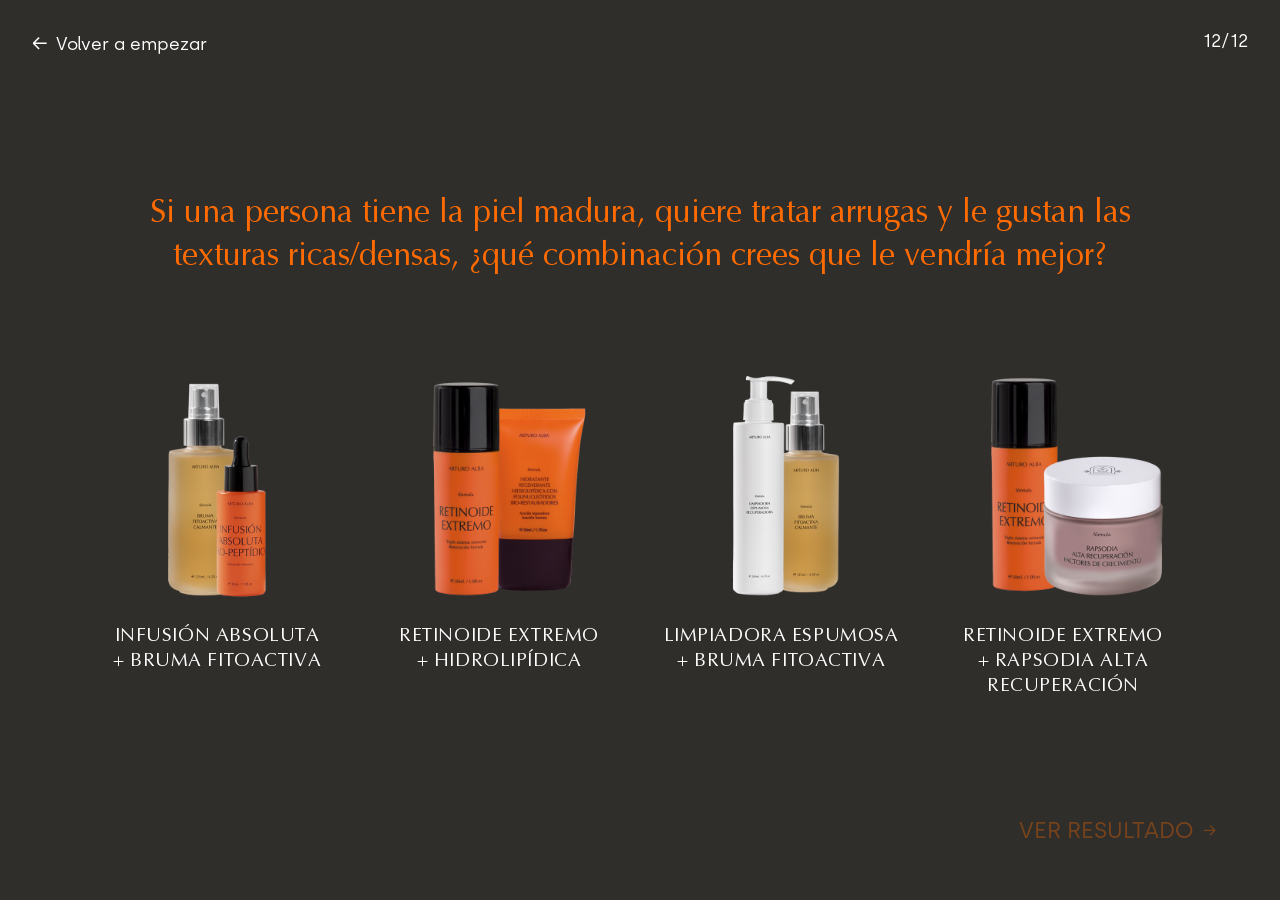
==== commit 2193b56a: "Add question counter to quiz pages for improved user navigation" ====
--- a/test-12.html
+++ b/test-12.html
@@ -6,648 +6,52 @@
     <title>Pregunta 12 — La Fórmula del Saber | Arturo Alba</title>
     <link rel="icon" href="assets/images/favicon.png">
     <link rel="stylesheet" href="css/main.css">
-    <style>
-        /* ===== TEMPLATE D: Drag & Drop ===== */
+</head>
+<body class="quiz quiz--full quiz--q12" data-question="12">
 
-        .quiz--template-d .quiz__panel--full {
-            display: flex;
-            flex-direction: column;
-            height: 100vh;
-            padding: 0;
-            gap: 0;
-            overflow: hidden;
-        }
-
-        .quiz--template-d .quiz__header {
-            width: 100%;
-            box-sizing: border-box;
-            padding: 3.5rem 4rem 1rem;
-            text-align: center;
-            flex-shrink: 0;
-        }
-
-        .quiz--template-d .quiz__question.quiz__question--center {
-            margin: 0 auto;
-            max-width: 72rem;
-            text-align: center;
-        }
-
-        .quiz--template-d .quiz__drag-hint {
-            font-family: "Silka", sans-serif;
-            color: rgba(255, 255, 255, 0.48);
-            font-size: 0.88rem;
-            letter-spacing: normal;
-            text-transform: none;
-            text-align: center;
-            width: 100%;
-            flex-shrink: 0;
-            padding: 0.6rem 0;
-            box-sizing: border-box;
-        }
-
-        .quiz__drag-interface {
-            flex: 1;
-            display: flex;
-            min-height: 0;
-        }
-
-        .quiz__pool {
-            position: relative;
-            width: 66.67%;
-            flex-shrink: 0;
-        }
-
-        .quiz__drag-item {
-            position: absolute;
-            cursor: grab;
-            user-select: none;
-            transform: rotate(var(--rot, 0deg));
-            transition: transform 0.18s ease;
-            z-index: 1;
-        }
-
-        .quiz__drag-item:hover {
-            transform: rotate(var(--rot, 0deg)) scale(1.07);
-            z-index: 10;
-        }
-
-        .quiz__drag-item:active {
-            cursor: grabbing;
-        }
-
-        .quiz__drag-item img {
-            display: block;
-            max-height: 160px;
-            width: auto;
-            pointer-events: none;
-            filter: drop-shadow(0 6px 18px rgba(0, 0, 0, 0.55));
-        }
-
-        .quiz__drag-label {
-            position: absolute;
-            left: calc(100% + 14px);
-            top: 50%;
-            transform: translateY(-50%);
-            font-family: "Optima", "Palatino Linotype", Palatino, serif;
-            color: #ffffff;
-            text-transform: uppercase;
-            font-size: 0.9rem;
-            letter-spacing: 0.07em;
-            line-height: 1.25;
-            white-space: normal;
-            width: 160px;
-            text-align: left;
-            opacity: 0;
-            transition: opacity 0.2s ease;
-            pointer-events: none;
-        }
-
-        .quiz__drag-item:hover .quiz__drag-label {
-            opacity: 1;
-        }
-
-        .quiz__drop-area {
-            width: 33.33%;
-            flex-shrink: 0;
-            display: flex;
-            align-items: center;
-            justify-content: flex-start;
-            gap: 0.75rem;
-            padding: 2rem 2rem 2rem 0;
-        }
-
-        .quiz__drop-zone {
-            width: 155px;
-            height: 220px;
-            border: 1.5px solid #ff6b00;
-            padding: 15px;
-            display: flex;
-            align-items: center;
-            justify-content: center;
-            position: relative;
-            transition: background-color 0.15s ease, border-color 0.15s ease;
-            flex-shrink: 0;
-        }
-
-        .quiz__drop-zone.is-over {
-            background-color: rgba(224, 118, 48, 0.12);
-            border-color: #ff6b00;
-        }
-
-        .quiz__drop-zone .quiz__zone-img {
-            max-width: 100%;
-            max-height: 100%;
-            object-fit: contain;
-            pointer-events: none;
-            cursor: grab;
-        }
-
-        .quiz__drop-plus {
-            font-family: "Optima", "Palatino Linotype", Palatino, serif;
-            color: #ff6b00;
-            font-size: 3rem;
-            font-weight: bolder;
-            flex-shrink: 0;
-            user-select: none;
-        }
-
-        .quiz--template-d .quiz__next {
-            align-self: flex-end;
-            margin: 0 3.5rem 2rem 0;
-        }
-
-        .quiz--template-d .quiz__next.is-active:hover,
-        .quiz--template-d .quiz__next.is-active:focus-visible {
-            transform: none;
-            opacity: 0.8;
-        }
-
-        /* Nombre del producto en zona (visible solo en móvil) */
-        .quiz__zone-name {
-            display: none;
-        }
-
-        /* ===== MÓVIL ===== */
-        @media (max-width: 768px) {
-            .quiz--template-d .quiz__header {
-                padding: 2rem 1.5rem 0.75rem;
-            }
-            .quiz__drag-interface {
-                flex-direction: column-reverse;
-            }
-            .quiz__pool {
-                width: 100%;
-                flex: 1;
-                min-height: 0;
-            }
-            .quiz__drop-area {
-                width: 100%;
-                flex-direction: column;
-                align-items: center;
-                padding: 0.5rem 1rem;
-                gap: 0.3rem;
-                flex-shrink: 0;
-                justify-content: center;
-            }
-            .quiz__drop-zone {
-                width: 100%;
-                max-width: 340px;
-                height: 46px;
-                padding: 6px 10px;
-            }
-            .quiz__drop-plus {
-                font-size: 1.4rem;
-            }
-            .quiz__drag-label {
-                top: calc(100% + 4px);
-                left: 50%;
-                transform: translateX(-50%);
-                font-size: 0.55rem;
-                width: 60px;
-                opacity: 1;
-                text-align: center;
-            }
-            .quiz__drag-item:hover .quiz__drag-label {
-                opacity: 1;
-            }
-            .quiz__zone-name {
-                display: flex;
-                align-items: center;
-                justify-content: center;
-                font-family: "Optima", "Palatino Linotype", Palatino, serif;
-                color: #ff6b00;
-                text-transform: uppercase;
-                font-size: 0.72rem;
-                letter-spacing: 0.06em;
-                text-align: center;
-                width: 100%;
-                padding: 0 0.5rem;
-                box-sizing: border-box;
-                line-height: 1.2;
-            }
-            .quiz__zone-img {
-                display: none;
-            }
-            .quiz__drag-interface .quiz__drag-hint {
-                flex-shrink: 0;
-                padding: 0.4rem 1rem;
-            }
-        }
-    </style>
-</head>
-<body class="quiz quiz--full quiz--template-d quiz--q12" data-question="12">
+<a href="index.html" class="quiz__restart">
+    <span class="quiz__restart-arrow" aria-hidden="true">&#8592;</span>
+    <span>Volver a empezar</span>
+</a>
 
 <main class="quiz__panel--full">
+    <div class="quiz__full-inner">
+        <h1 class="quiz__question quiz__question--center">Si una persona tiene la piel madura, quiere tratar arrugas y le gustan las texturas ricas/densas, &#191;qu&#233; combinaci&#243;n crees que le vendr&#237;a mejor?</h1>
 
-    <div class="quiz__header">
-        <h1 class="quiz__question quiz__question--center">Si una persona tiene la piel madura, quiere tratar arrugas y le gustan las texturas ricas/densas, &#191;qu&#233; combinaci&#243;n crees que le vendr&#237;a mejor?</h1>
+        <ul class="quiz__image-options" role="listbox" aria-label="Opciones de respuesta">
+            <li role="presentation">
+                <button type="button" class="quiz__image-option quiz__answer" data-value="A" role="option" aria-selected="false">
+                    <img src="assets/images/test-12-A.png" alt="Infusión Absoluta y Bruma Fitoactiva Calmante">
+                    <span class="quiz__image-option-label">Infusi&#243;n Absoluta<br>+ Bruma Fitoactiva</span>
+                </button>
+            </li>
+            <li role="presentation">
+                <button type="button" class="quiz__image-option quiz__answer" data-value="B" role="option" aria-selected="false">
+                    <img src="assets/images/test-12-B.png" alt="Retinoide Extremo y Hidratante Regenerante Hidrolipídica">
+                    <span class="quiz__image-option-label">Retinoide Extremo<br>+ Hidrolip&#237;dica</span>
+                </button>
+            </li>
+            <li role="presentation">
+                <button type="button" class="quiz__image-option quiz__answer" data-value="C" role="option" aria-selected="false">
+                    <img src="assets/images/test-12-C.png" alt="Limpiadora Espumosa Recuperadora y Bruma Fitoactiva Calmante">
+                    <span class="quiz__image-option-label">Limpiadora Espumosa<br>+ Bruma Fitoactiva</span>
+                </button>
+            </li>
+            <li role="presentation">
+                <button type="button" class="quiz__image-option quiz__answer" data-value="D" data-correct="true" role="option" aria-selected="false">
+                    <img src="assets/images/test-12-D.png" alt="Retinoide Extremo y Rapsodia Alta Recuperación">
+                    <span class="quiz__image-option-label">Retinoide Extremo<br>+ Rapsodia Alta Recuperaci&#243;n</span>
+                </button>
+            </li>
+        </ul>
     </div>
 
-    <div class="quiz__drag-interface">
-
-        <!-- Pool: 6 productos dispersos en 2/3 de la pantalla -->
-        <div class="quiz__pool" id="pool">
-
-            <div class="quiz__drag-item" id="item-infusion" data-product="infusion"
-                 draggable="true" style="left:23%;top:5%;--rot:-7deg">
-                <img src="assets/images/test-12-infusion-D.png" alt="Infusi&#243;n Absoluta Exo-Pept&#237;dica" draggable="false">
-                <span class="quiz__drag-label">Infusi&#243;n <br> Absoluta <br> Exo-Pept&#237;dica</span>
-            </div>
-
-            <div class="quiz__drag-item" id="item-bruma" data-product="bruma"
-                 draggable="true" style="left:49%;top:3%;--rot:5deg">
-                <img src="assets/images/test-12-bruma-D.png" alt="Bruma Fitoactiva Calmante" draggable="false">
-                <span class="quiz__drag-label">Bruma <br> Fitoactiva <br> Calmante</span>
-            </div>
-
-            <div class="quiz__drag-item" id="item-retinoide" data-product="retinoide"
-                 draggable="true" style="left:10%;top:39%;--rot:-4deg">
-                <img src="assets/images/test-12-retinoide-D.png" alt="Retinoide Extremo" draggable="false">
-                <span class="quiz__drag-label">Retinoide Extremo</span>
-            </div>
-
-            <div class="quiz__drag-item" id="item-hidrolipidica" data-product="hidrolipidica"
-                 draggable="true" style="left:68%;top:32%;--rot:-10deg">
-                <img src="assets/images/test-12-hidrolipidica-D.png" alt="Hidratante Regenerante Hidrolip&#237;dica" draggable="false">
-                <span class="quiz__drag-label">Hidratante Regenerante Hidrolip&#237;dica</span>
-            </div>
-
-            <div class="quiz__drag-item" id="item-limpiadora-espumosa" data-product="limpiadora-espumosa"
-                 draggable="true" style="left:26%;top:61%;--rot:-6deg">
-                <img src="assets/images/test-12-limpiadora-espumosa-D.png" alt="Limpiadora Espumosa Recuperadora" draggable="false">
-                <span class="quiz__drag-label">Limpiadora Espumosa Recuperadora</span>
-            </div>
-
-            <div class="quiz__drag-item" id="item-rapsodia" data-product="rapsodia"
-                 draggable="true" style="left:54%;top:70%;--rot:3deg">
-                <img src="assets/images/test-12-rapsodia-D.png" alt="Rapsodia Alta Recuperaci&#243;n" draggable="false">
-                <span class="quiz__drag-label">Rapsodia Alta <br> Recuperaci&#243;n</span>
-            </div>
-
-        </div>
-
-        <!-- Zona de drop -->
-        <div class="quiz__drop-area">
-            <div class="quiz__drop-zone" id="zone-0" data-zone="0"></div>
-            <div class="quiz__drop-plus" aria-hidden="true">+</div>
-            <div class="quiz__drop-zone" id="zone-1" data-zone="1"></div>
-        </div>
-
-    </div>
-
-    <a href="z-final.html" class="quiz__next" aria-disabled="true">VER RESULTADO &#8594;</a>
-
-    <p class="quiz__drag-hint">Arrastra un producto a cada rect&#225;ngulo</p>
-
+    <a href="z-final.html" class="quiz__next" id="nextBtn" aria-disabled="true">
+        <span>VER RESULTADO</span>
+        <span class="quiz__next-arrow" aria-hidden="true">&#8594;</span>
+    </a>
 </main>
 
-<script>
-(function () {
-    "use strict";
-
-    var body    = document.body;
-    var page    = body.dataset.question;
-    var nextBtn = document.querySelector(".quiz__next");
-    var pool    = document.getElementById("pool");
-    var zoneEls = [
-        document.getElementById("zone-0"),
-        document.getElementById("zone-1")
-    ];
-
-    var zoneContent = [null, null];
-    var dragState = null;
-
-    function getPoolItem(product) {
-        return document.getElementById("item-" + product);
-    }
-
-    function hidePoolItem(product) {
-        var el = getPoolItem(product);
-        if (el) el.style.visibility = "hidden";
-    }
-
-    function showPoolItem(product) {
-        var el = getPoolItem(product);
-        if (el) el.style.visibility = "visible";
-    }
-
-    function clearZone(zoneIndex) {
-        var existing = zoneEls[zoneIndex].querySelector(".quiz__zone-img");
-        if (existing) zoneEls[zoneIndex].removeChild(existing);
-        var nameEl = zoneEls[zoneIndex].querySelector(".quiz__zone-name");
-        if (nameEl) zoneEls[zoneIndex].removeChild(nameEl);
-    }
-
-    function renderZone(zoneIndex, product) {
-        clearZone(zoneIndex);
-
-        var sourceImg = getPoolItem(product).querySelector("img");
-        var img = document.createElement("img");
-        img.src       = sourceImg.src;
-        img.alt       = sourceImg.alt;
-        img.className = "quiz__zone-img";
-        img.draggable = true;
-
-        img.addEventListener("dragstart", function (e) {
-            dragState = { product: product, fromZone: zoneIndex };
-            e.dataTransfer.effectAllowed = "move";
-            e.dataTransfer.setData("text/plain", product);
-        });
-        img.addEventListener("dragend", function () {
-            dragState = null;
-        });
-
-        zoneEls[zoneIndex].appendChild(img);
-
-        /* Nombre del producto (visible en móvil en lugar de imagen) */
-        var labelEl = getPoolItem(product).querySelector(".quiz__drag-label");
-        var nameSpan = document.createElement("span");
-        nameSpan.className = "quiz__zone-name";
-        nameSpan.textContent = labelEl
-            ? labelEl.textContent.replace(/\s+/g, " ").trim()
-            : product;
-        zoneEls[zoneIndex].appendChild(nameSpan);
-    }
-
-    function updateAnswer() {
-        if (zoneContent[0] !== null && zoneContent[1] !== null) {
-            var sorted = [zoneContent[0], zoneContent[1]].sort();
-            try { sessionStorage.setItem("respuesta-" + page, sorted.join("+")); } catch (e) {}
-            nextBtn.classList.add("is-active");
-            nextBtn.removeAttribute("aria-disabled");
-            if (window.innerWidth <= 768) {
-                setTimeout(function () {
-                    nextBtn.scrollIntoView({ behavior: "smooth", block: "nearest" });
-                }, 200);
-            }
-        } else {
-            try { sessionStorage.removeItem("respuesta-" + page); } catch (e) {}
-            nextBtn.classList.remove("is-active");
-            nextBtn.setAttribute("aria-disabled", "true");
-        }
-    }
-
-    pool.querySelectorAll(".quiz__drag-item").forEach(function (item) {
-        var product = item.dataset.product;
-
-        item.addEventListener("dragstart", function (e) {
-            dragState = { product: product, fromZone: null };
-            e.dataTransfer.effectAllowed = "move";
-            e.dataTransfer.setData("text/plain", product);
-            setTimeout(function () { item.style.visibility = "hidden"; }, 0);
-        });
-
-        item.addEventListener("dragend", function () {
-            if (zoneContent.indexOf(product) === -1) {
-                item.style.visibility = "visible";
-            }
-            dragState = null;
-        });
-    });
-
-    zoneEls.forEach(function (zone, zoneIndex) {
-
-        zone.addEventListener("dragover", function (e) {
-            e.preventDefault();
-            e.dataTransfer.dropEffect = "move";
-            zone.classList.add("is-over");
-        });
-
-        zone.addEventListener("dragleave", function (e) {
-            if (!zone.contains(e.relatedTarget)) {
-                zone.classList.remove("is-over");
-            }
-        });
-
-        zone.addEventListener("drop", function (e) {
-            e.preventDefault();
-            zone.classList.remove("is-over");
-            if (!dragState) return;
-
-            var incoming = dragState.product;
-            var fromZone = dragState.fromZone;
-            var existing = zoneContent[zoneIndex];
-
-            if (fromZone === zoneIndex) {
-                dragState = null;
-                return;
-            }
-
-            if (fromZone === null) {
-                hidePoolItem(incoming);
-                if (existing !== null) {
-                    showPoolItem(existing);
-                    clearZone(zoneIndex);
-                }
-            } else {
-                if (existing !== null) {
-                    zoneContent[fromZone] = existing;
-                    renderZone(fromZone, existing);
-                } else {
-                    zoneContent[fromZone] = null;
-                    clearZone(fromZone);
-                }
-            }
-
-            zoneContent[zoneIndex] = incoming;
-            renderZone(zoneIndex, incoming);
-            dragState = null;
-            updateAnswer();
-        });
-    });
-
-    pool.addEventListener("dragover", function (e) {
-        if (dragState && dragState.fromZone !== null) {
-            e.preventDefault();
-            e.dataTransfer.dropEffect = "move";
-        }
-    });
-
-    pool.addEventListener("drop", function (e) {
-        e.preventDefault();
-        if (!dragState || dragState.fromZone === null) return;
-
-        var product  = dragState.product;
-        var fromZone = dragState.fromZone;
-
-        zoneContent[fromZone] = null;
-        clearZone(fromZone);
-        showPoolItem(product);
-
-        dragState = null;
-        updateAnswer();
-    });
-
-    /* -------- Botón Siguiente: guard -------- */
-
-    nextBtn.addEventListener("click", function (e) {
-        if (!nextBtn.classList.contains("is-active")) e.preventDefault();
-    });
-
-    /* -------- Hint en móvil: justo debajo de los rectángulos -------- */
-    (function () {
-        var hintEl     = document.querySelector(".quiz__drag-hint");
-        var dropAreaEl = document.querySelector(".quiz__drop-area");
-        var dragIfEl   = document.querySelector(".quiz__drag-interface");
-        if (!hintEl || !dropAreaEl || !dragIfEl) return;
-        var origParent = hintEl.parentElement;
-        var origNext   = hintEl.nextSibling;
-        function reposition() {
-            if (window.innerWidth <= 768) {
-                dragIfEl.insertBefore(hintEl, dropAreaEl);
-            } else {
-                origParent.insertBefore(hintEl, origNext);
-            }
-        }
-        reposition();
-        window.addEventListener("resize", reposition);
-    }());
-
-    /* -------- Soporte táctil con ghost (móvil) -------- */
-    (function () {
-        var touchItem  = null;
-        var ghost      = null;
-        var hoverZone  = null;
-
-        function createGhost(srcImg, x, y) {
-            var g = document.createElement("img");
-            g.src = srcImg.src;
-            g.style.cssText = "position:fixed;pointer-events:none;z-index:9999;width:auto;max-height:100px;opacity:0.85;transform:translate(-50%,-50%);top:" + y + "px;left:" + x + "px;";
-            document.body.appendChild(g);
-            return g;
-        }
-
-        function moveGhost(x, y) {
-            if (!ghost) return;
-            ghost.style.left = x + "px";
-            ghost.style.top  = y + "px";
-        }
-
-        function removeGhost() {
-            if (!ghost) return;
-            document.body.removeChild(ghost);
-            ghost = null;
-        }
-
-        function zoneFromPoint(x, y) {
-            if (ghost) ghost.style.display = "none";
-            var hit = document.elementFromPoint(x, y);
-            if (ghost) ghost.style.display = "";
-            while (hit && hit !== document.body) {
-                if (hit.dataset && hit.dataset.zone !== undefined) return hit;
-                hit = hit.parentElement;
-            }
-            return null;
-        }
-
-        function highlightZone(zone) {
-            if (hoverZone === zone) return;
-            if (hoverZone) hoverZone.classList.remove("is-over");
-            hoverZone = zone;
-            if (hoverZone) hoverZone.classList.add("is-over");
-        }
-
-        function clearHighlight() {
-            if (hoverZone) hoverZone.classList.remove("is-over");
-            hoverZone = null;
-        }
-
-        pool.querySelectorAll(".quiz__drag-item").forEach(function (item) {
-            var product = item.dataset.product;
-            var img = item.querySelector("img");
-
-            item.addEventListener("touchstart", function (e) {
-                e.preventDefault();
-                touchItem = { product: product, fromZone: null };
-                var t = e.touches[0];
-                ghost = createGhost(img, t.clientX, t.clientY);
-            }, { passive: false });
-
-            item.addEventListener("touchmove", function (e) {
-                e.preventDefault();
-                var t = e.touches[0];
-                moveGhost(t.clientX, t.clientY);
-                highlightZone(zoneFromPoint(t.clientX, t.clientY));
-            }, { passive: false });
-
-            item.addEventListener("touchend", function (e) {
-                e.preventDefault();
-                clearHighlight();
-                removeGhost();
-                if (!touchItem) return;
-                var t = e.changedTouches[0];
-                var zone = zoneFromPoint(t.clientX, t.clientY);
-                if (zone) {
-                    var zi = parseInt(zone.dataset.zone, 10);
-                    var existing = zoneContent[zi];
-                    hidePoolItem(product);
-                    if (existing !== null) {
-                        showPoolItem(existing);
-                        clearZone(zi);
-                    }
-                    zoneContent[zi] = product;
-                    renderZone(zi, product);
-                    updateAnswer();
-                }
-                touchItem = null;
-            }, { passive: false });
-        });
-
-        zoneEls.forEach(function (zone, zi) {
-            zone.addEventListener("touchstart", function (e) {
-                if (zoneContent[zi] === null) return;
-                e.preventDefault();
-                touchItem = { product: zoneContent[zi], fromZone: zi };
-                var t = e.touches[0];
-                var srcImg = getPoolItem(zoneContent[zi]).querySelector("img");
-                ghost = createGhost(srcImg, t.clientX, t.clientY);
-            }, { passive: false });
-
-            zone.addEventListener("touchmove", function (e) {
-                if (!touchItem || touchItem.fromZone !== zi) return;
-                e.preventDefault();
-                var t = e.touches[0];
-                moveGhost(t.clientX, t.clientY);
-                highlightZone(zoneFromPoint(t.clientX, t.clientY));
-            }, { passive: false });
-
-            zone.addEventListener("touchend", function (e) {
-                if (!touchItem || touchItem.fromZone !== zi) { removeGhost(); touchItem = null; return; }
-                e.preventDefault();
-                clearHighlight();
-                removeGhost();
-                var t = e.changedTouches[0];
-                var targetZone = zoneFromPoint(t.clientX, t.clientY);
-                var product = touchItem.product;
-
-                if (targetZone) {
-                    var tzi = parseInt(targetZone.dataset.zone, 10);
-                    if (tzi !== zi) {
-                        var existing = zoneContent[tzi];
-                        if (existing !== null) {
-                            zoneContent[zi] = existing;
-                            renderZone(zi, existing);
-                        } else {
-                            zoneContent[zi] = null;
-                            clearZone(zi);
-                        }
-                        zoneContent[tzi] = product;
-                        renderZone(tzi, product);
-                    }
-                } else {
-                    zoneContent[zi] = null;
-                    clearZone(zi);
-                    showPoolItem(product);
-                }
-
-                updateAnswer();
-                touchItem = null;
-            }, { passive: false });
-        });
-    }());
-
-})();
-</script>
-
+<script src="js/quiz.js"></script>
 </body>
 </html>
--- a/css/main.css
+++ b/css/main.css
@@ -404,6 +404,25 @@
 
 .quiz__restart-arrow {
     font-size: 1.2rem;
+}
+
+/* =============================================
+   Contador de pregunta (1/12, 2/12…)
+============================================= */
+.quiz__counter {
+    position: fixed;
+    top: 2rem;
+    right: 2rem;
+    z-index: 10;
+    font-family: "Silka", sans-serif;
+    font-size: 1.1rem;
+    color: #302e2b;
+    pointer-events: none;
+    line-height: 1;
+}
+
+body.quiz--full .quiz__counter {
+    color: #ffffff;
 }
 
 /* =============================================
@@ -586,6 +605,11 @@
         left: 1.25rem;
     }
 
+    .quiz__counter {
+        top: 1.25rem;
+        right: 1.25rem;
+    }
+
     .quiz__panel--full {
         height: auto;
         padding: 5.5rem 1.75rem 2.5rem;
